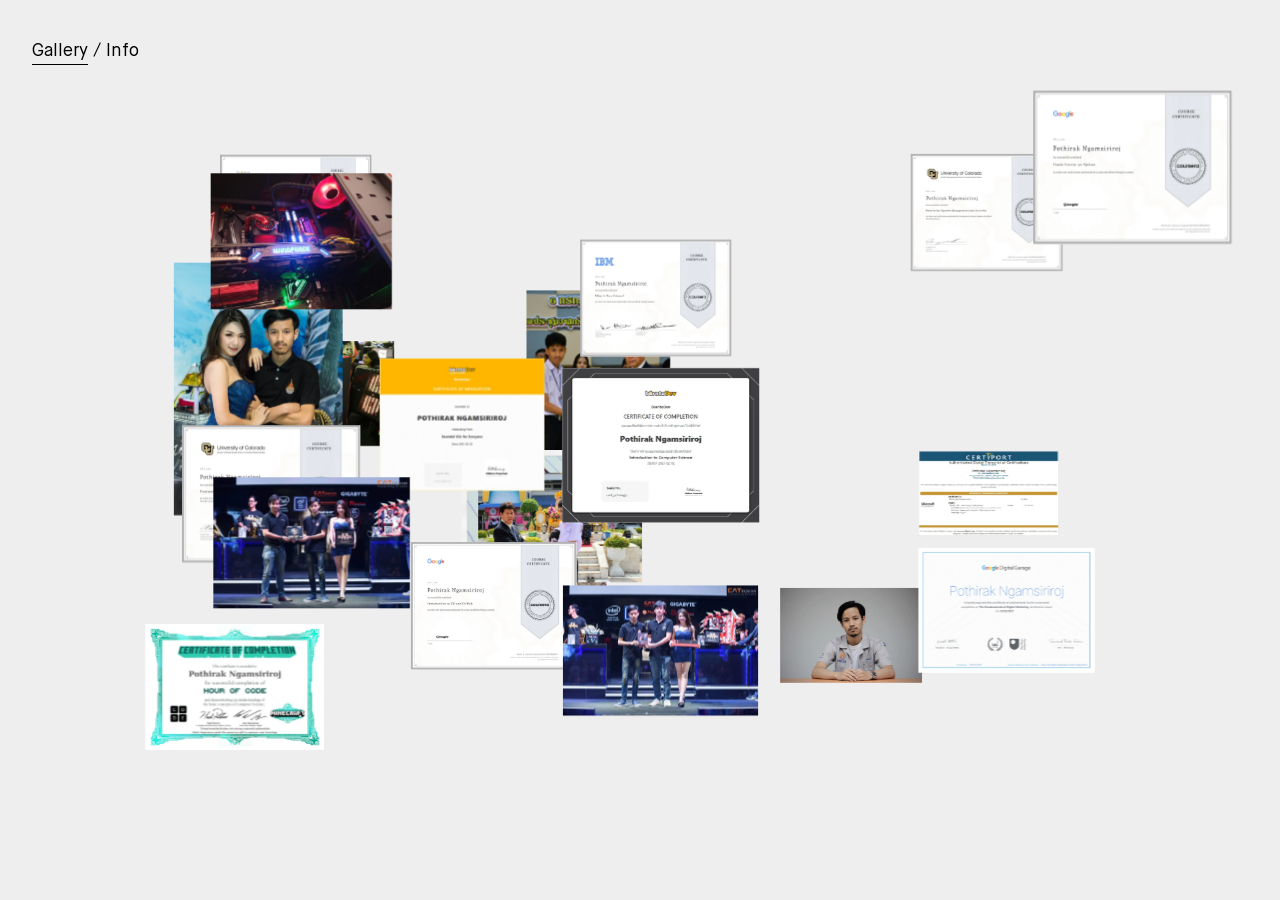
==== index.html @ ab3aca38 "Update index.html" ====
<!DOCTYPE html>
<html lang="en">
   <head>
      <meta property="og:locale" content="en_US" />
      <meta property="og:type" content="website" />
      <meta property="og:title" content="Pothirak / Folio" />
      <meta property="og:description" content="hello :)" />
      <meta property="og:url" content="https://pothirak.github.io/" />
      <meta property="og:site_name" content="Pothirak / Folio" />
      <meta property="og:image" content="https://pothirak.github.io/content/1-info/v2_og.jpg" />
      <meta property="og:image:width" content="1200" />
      <meta property="og:image:height" content="630" />
      <meta charset="UTF-8">
      <meta name="viewport" content="width=device-width, initial-scale=1">
      <title>Pothirak / Folio</title>
      <link rel="shortcut icon" href="favicons\logo.png">
      <meta name="theme-color" content="#ffffff">
      <link rel="stylesheet" href="assets\main.css">
      <link rel="stylesheet" href="assets\scrollbar.css">
      <script src="assets\jquery.min.js"></script>
      <script src="assets\scripts.js"></script>
      <script src="assets\jquery.widowFix.min.js"></script>
   </head>
   <body>
      <!--Main navigation-->
      <header>
         <span id="projectsInfoToggle">
         <span id="projectsButton"><a href="#">Gallery</a></span>
         /
         <span id="infoButton"><a href="#/info">Info</a></span>
         </span>
         <div id="backToProjects" class="invisible">
            <div id="backButton">
               <a href="#">
                  <div class="backToProjectsStatic">&larr;&nbsp;</div>
                  <div class="backToProjectsLabel">Back to&nbsp;</div>
                  <div class="backToProjectsStatic">Projects</div>
               </a>
            </div>
         </div>
      </header>
      <!--Preloader-->
      <div id="fadingContainer">
         <!--Title container-->
         <div id="titleContainer" class="invisible">
            <p class="indexTitle">
         </div>
         <!--INFO-->
         <div id="infoContainer" class="zoomIn">
            <div class="postHero" style="background-image: url(content/1-info/v2.webp)">
               <div id="infoIntroContainer">
                  <div id="infoIntro">
                     <p>Hello :)</p>
                  </div>
               </div>
            </div>
            <!--OPEN INFOCONTENT-->
            <div id="infoContent">
               <div class="postDiv">
                  <div class="postSubhead">Hello</div>
                  <div class="infoText">
                     <!--<div class="infoText large">-->
                     <p>I'm Ja Pothirak Ngamsiriroj, In my spare time, I enjoy watching movies and surfing the Internet. And I tend to spend a lot of time studying and experimenting with the automation of home IoT systems. With open source software such as Home Assistant and Node Red. This thing is easy and gives many things.</p>
                  </div>
               </div>
               <div class="postDiv">
                  <div class="postSubhead">Profile</div>
                  <div class="infoText">
                     <p>I was born in Bangkok,Thailand on October 30, 1996. At a very young age, I is interested in computers.</p>
                     <p>Currently I'm interested in <span class="txt-rotate" data-period="1000" data-rotate='[ "cat.", "network.", "IoT.", "home automation.", "indoor plants." ]'></span></p>
                  </div>
               </div>
               <div class="postDiv">
                  <div class="postSubhead">Experience</div>
                  <div class="infoText experience">
                     <p><strong>Events</strong><br>
                        The Modder 2017,<br>
                        Vmodtech’s Asia Lanparty 2016
                     </p>
                     <p><strong>Work</strong><br>
                        Supplier @ Yum Restaurants International (Thailand) Co., Ltd.
                     </p>
                     <p><strong>Intern</strong><br>
                        IT Support @ Mahajak Development Co., Ltd.
                     </p>
                     <p><strong>Position</strong><br>
                        Student Committee @ Chinorotwittayalai School
                     </p>
                  </div>
               </div>
               <div class="postDiv">
                  <div class="postSubhead">Certifications</div>
                  <div class="infoText experience">
                     <p><strong>Microsoft</strong><br> <!-- Microsoft Technology Associate -->
                        Networking Fundamentals Understanding (MTA),<br>
                        HOUR OF CODE
                     </p>
                     <p><strong>Google</strong><br>
                        Crash Course on Python,<br>
                        Introduction to Git and GitHub,<br>
                        Fundamentals of digital marketing,<br>
                        Google Cloud Platform Big Data and Machine Learning Fundamentals
                     </p>
                     <p><strong>IBM</strong><br>
                        What is Data Science?
                     </p>
                     <p><strong>University of Colorado</strong><br>
                        Fundamentals of Network Communication,<br>
                        Enterprise System Management and Security
                     </p>
                     <p><strong>Foundation we will be good people</strong><br>
                        Help to organize activities for the 6th anniversary
                     </p>
                     <p><strong>Others</strong><br>
                        Introduction to Computer Science,<br>
                        Essential SQL for Everyone
                        
                     </p>
                  </div>
               </div>
               <div class="postDiv">
                  <div class="postSubhead">Education</div>
                  <div class="infoText">
                     <p>Computer Science and Information Technology @ Rajamangala University of Technology Krungthep,<br>
                        Chinorotwittayalai School,<br>
                        Prathomthanbinkamphangsean School,<br>
                        Daroonwit School
                     </p>
                  </div>
               </div>
               <div class="postDiv">
                  <div class="postSubhead">Links</div>
                  <div class="infoText connectList">
                     <ul>
                        <li><strong>Connect</strong></li>
                        <li><a href="mailto:ja.pothirak@hotmail.com" title="Connect via E-mail" target="_blank">E-mail</a></li>
                        <li><a href="http://instagram.com/j.pothirak" target="_blank">Instagram</a></li>
                        <li><a href="https://line.me/ti/p/qcJTJsFS15" target="_blank">Line</a></li>
                     </ul>
                     <ul>
                        <li><strong>Extras</strong></li>
                        <li><a href="https://github.com/pothirak" target="_blank">Github</a></li>
                     </ul>
                  </div>
               </div>
               <div class="postDiv last">
                  <div class="postSubhead">&nbsp;</div>
                  <div class="infoText">
                     <p>
                        © 2019-<script type="text/javascript">var year = new Date();document.write(year.getFullYear());</script> All rights reserved.
                     </p>
                  </div>
               </div>
               <div class="postNextProject">
                  Thanks for visiting! :)
               </div>
            </div>
         </div>
         <!--WORK-->
         <div id="workContainer" class="zoomOut"></div>
         <!--PROJECT INDEX-->
         <div id="planeOverflow">
            <div id="planeDepth">
               <div id="planeRotate">
                  <div id="planeZ">
                     <div class="tile" data-url="projects/RMUTK" data-title="RMUTK" data-date="" data-headercolor="true" style="background-image: url(content/2-projects/images/rmutk.webp)">
                        <!--<a href="#/RMUTK" class="ajax">-->
                        <img src="content/2-projects/images/rmutk.webp" alt="RMUTK">
                        <!--</a>-->
                     </div>
                     <div class="tile" data-url="projects/cert" data-title="Microsoft Networking Fundamentals" data-date="" data-headercolor="true" style="background-image: url(content/2-projects/images/cert.webp)">
                        <img src="content/2-projects/images/cert.webp" alt="Microsoft Networking Fundamentals">
                     </div>
                     <div class="tile" data-url="projects/Google_Cloud_Platform_Big_Data_and_Machine_Learning_Fundamentals" data-title="Google Cloud Platform Big Data and Machine Learning Fundamentals" data-date="" data-headercolor="true" style="background-image: url(content/2-projects/images/Google_Cloud_Platform_Big_Data_and_Machine_Learning_Fundamentals.webp)">
                        <img src="content/2-projects/images/Google_Cloud_Platform_Big_Data_and_Machine_Learning_Fundamentals.webp" alt="Google Cloud Platform Big Data and Machine Learning Fundamentals">
                     </div>
                     <div class="tile" data-url="projects/Introduction_to_Git_and_GitHub" data-title="Introduction to Git and GitHub" data-date="" data-headercolor="true" style="background-image: url(content/2-projects/images/Introduction_to_Git_and_GitHub.webp)">
                        <img src="content/2-projects/images/Introduction_to_Git_and_GitHub.webp" alt="Introduction to Git and GitHub">
                     </div>
                     <div class="tile" data-url="projects/Crash_Course_on_Python" data-title="Crash Course on Python" data-date="" data-headercolor="true" style="background-image: url(content/2-projects/images/Crash_Course_on_Python.webp)">
                        <img src="content/2-projects/images/Crash_Course_on_Python.webp" alt="Crash Course on Python">
                     </div>
                     <div class="tile" data-url="projects/Fundamentals_of_digital_marketing" data-title="Fundamentals of digital marketing" data-date="" data-headercolor="true" style="background-image: url(content/2-projects/images/Fundamentals_of_digital_marketing.webp)">
                        <img src="content/2-projects/images/Fundamentals_of_digital_marketing.webp" alt="Fundamentals of digital marketing">
                     </div>
                     <div class="tile" data-url="projects/What_is_Data_Science" data-title="What is Data Science?" data-date="" data-headercolor="true" style="background-image: url(content/2-projects/images/What_is_Data_Science.webp)">
                        <img src="content/2-projects/images/What_is_Data_Science.webp" alt="What is Data Science?">
                     </div>
                     <div class="tile" data-url="projects/Enterprise_System_Management_and_Security" data-title="Enterprise System Management and Security" data-date="" data-headercolor="true" style="background-image: url(content/2-projects/images/Enterprise System Management and Security.webp)">
                        <img src="content/2-projects/images/Enterprise System Management and Security.webp" alt="Enterprise System Management and Security">
                     </div>
                     <div class="tile" data-url="projects/Fundamentals_of_Network_Communication" data-title="Fundamentals of Network Communication" data-date="" data-headercolor="true" style="background-image: url(content/2-projects/images/Fundamentals of Network Communication.webp)">
                        <img src="content/2-projects/images/Fundamentals of Network Communication.webp" alt="Fundamentals of Network Communication">
                     </div>
                     <div class="tile" data-url="projects/EssentialSQLforEveryone" data-title="Essential SQL for Everyone" data-date="" data-headercolor="true" style="background-image: url(content/2-projects/images/EssentialSQLforEveryone.webp)">
                        <img src="content/2-projects/images/EssentialSQLforEveryone.webp" alt="Essential SQL for Everyone">
                     </div>
                     <div class="tile" data-url="projects/IntroductiontoComputerScience" data-title="Introduction to Computer Science" data-date="" data-headercolor="true" style="background-image: url(content/2-projects/images/IntroductiontoComputerScience.webp)">
                        <img src="content/2-projects/images/IntroductiontoComputerScience.webp" alt="Introduction to Computer Science">
                     </div>
                     <div class="tile" data-url="projects/hourofcode" data-title="HOUR OF CODE" data-date="" data-headercolor="true" style="background-image: url(content/2-projects/images/hourofcode.webp)">
                        <img src="content/2-projects/images/hourofcode.webp" alt="HOUR OF CODE">
                     </div>
                     <div class="tile" data-url="projects/The_Modder" data-title="The Modder" data-date="" data-headercolor="false" style="background-image: url(content/2-projects/images/the_modder1.webp)">
                        <img src="content/2-projects/images/the_modder1.webp" alt="The Modder">
                     </div>
                     <div class="tile" data-url="projects/The_Modder" data-title="The Modder" data-date="" data-headercolor="true" style="background-image: url(content/2-projects/images/the_modder2.webp)">
                        <img src="content/2-projects/images/the_modder2.webp" alt="The Modder">
                     </div>
                     <div class="tile" data-url="projects/The_Modder" data-title="The Modder" data-date="" data-headercolor="true" style="background-image: url(content/2-projects/images/the_modder.webp)">
                        <img src="content/2-projects/images/the_modder.webp" alt="The Modder">
                     </div>
                     <div class="tile" data-url="projects/VMOD" data-title="Vmodtech’s Asia Lanparty 2016" data-date="" data-headercolor="true" style="background-image: url(content/2-projects/images/vmod.webp)">
                        <img src="content/2-projects/images/vmod.webp" alt="Vmodtech’s Asia Lanparty 2016">
                     </div>
                     <div class="tile" data-url="projects/VMOD" data-title="Vmodtech’s Asia Lanparty 2016" data-date="" data-headercolor="false" style="background-image: url(content/2-projects/images/vmod1.webp)">
                        <img src="content/2-projects/images/vmod1.webp" alt="Vmodtech’s Asia Lanparty 2016">
                     </div>
                     <div class="tile" data-url="projects/student_committee" data-title="Student Committee" data-date="" data-headercolor="true" style="background-image: url(content/2-projects/images/student_committee.webp)">
                        <img src="content/2-projects/images/student_committee.webp" alt="Student Committee">
                     </div>
                     <div class="tile" data-url="projects/Brooch_design_by_me" data-title="Brooch design by me" data-date="" data-headercolor="true" style="background-image: url(content/2-projects/images/student_committee1.webp)">
                        <img src="content/2-projects/images/student_committee1.webp" alt="Brooch design by me">
                     </div>
                     <div class="tile" data-url="projects/we_will_be_good_people" data-title="We will be good people" data-date="" data-headercolor="true" style="background-image: url(content/2-projects/images/we_will_be_good_people.webp)">
                        <img src="content/2-projects/images/we_will_be_good_people.webp" alt="We will be good people">
                     </div>
                  </div>
               </div>
            </div>
         </div>
         <!--close fadingContainer-->
      </div>
      <footer></footer>
      <div id="a0a0a0"></div>
      <script src="assets\typing.js"></script>
   </body>
</html>
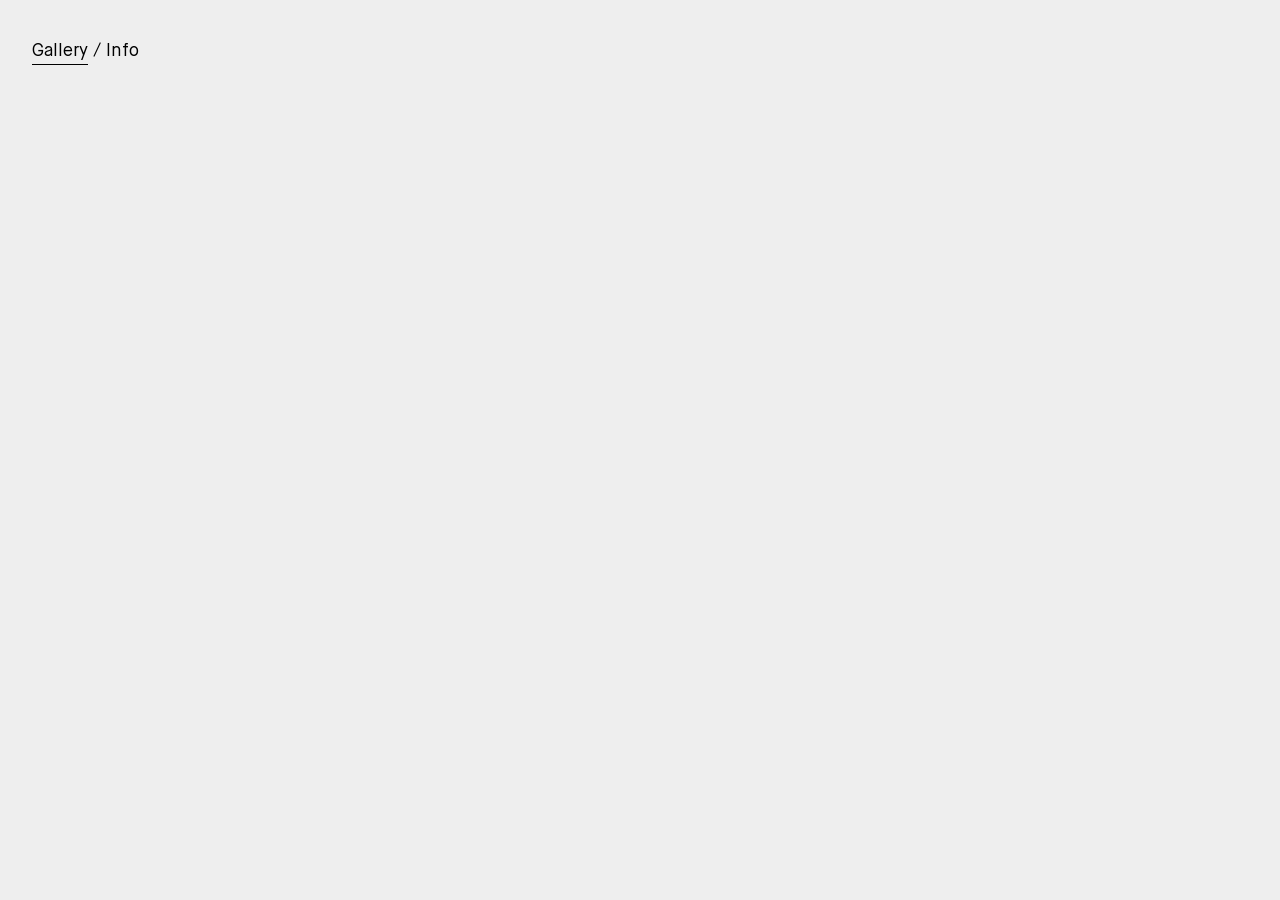
==== commit 7ecaf1ac: "Update index.html" ====
--- a/index.html
+++ b/index.html
@@ -122,9 +122,7 @@
                   <div class="postSubhead">Education</div>
                   <div class="infoText">
                      <p>Computer Science and Information Technology @ Rajamangala University of Technology Krungthep,<br>
-                        Chinorotwittayalai School,<br>
-                        Prathomthanbinkamphangsean School,<br>
-                        Daroonwit School
+                        Chinorotwittayalai School
                      </p>
                   </div>
                </div>
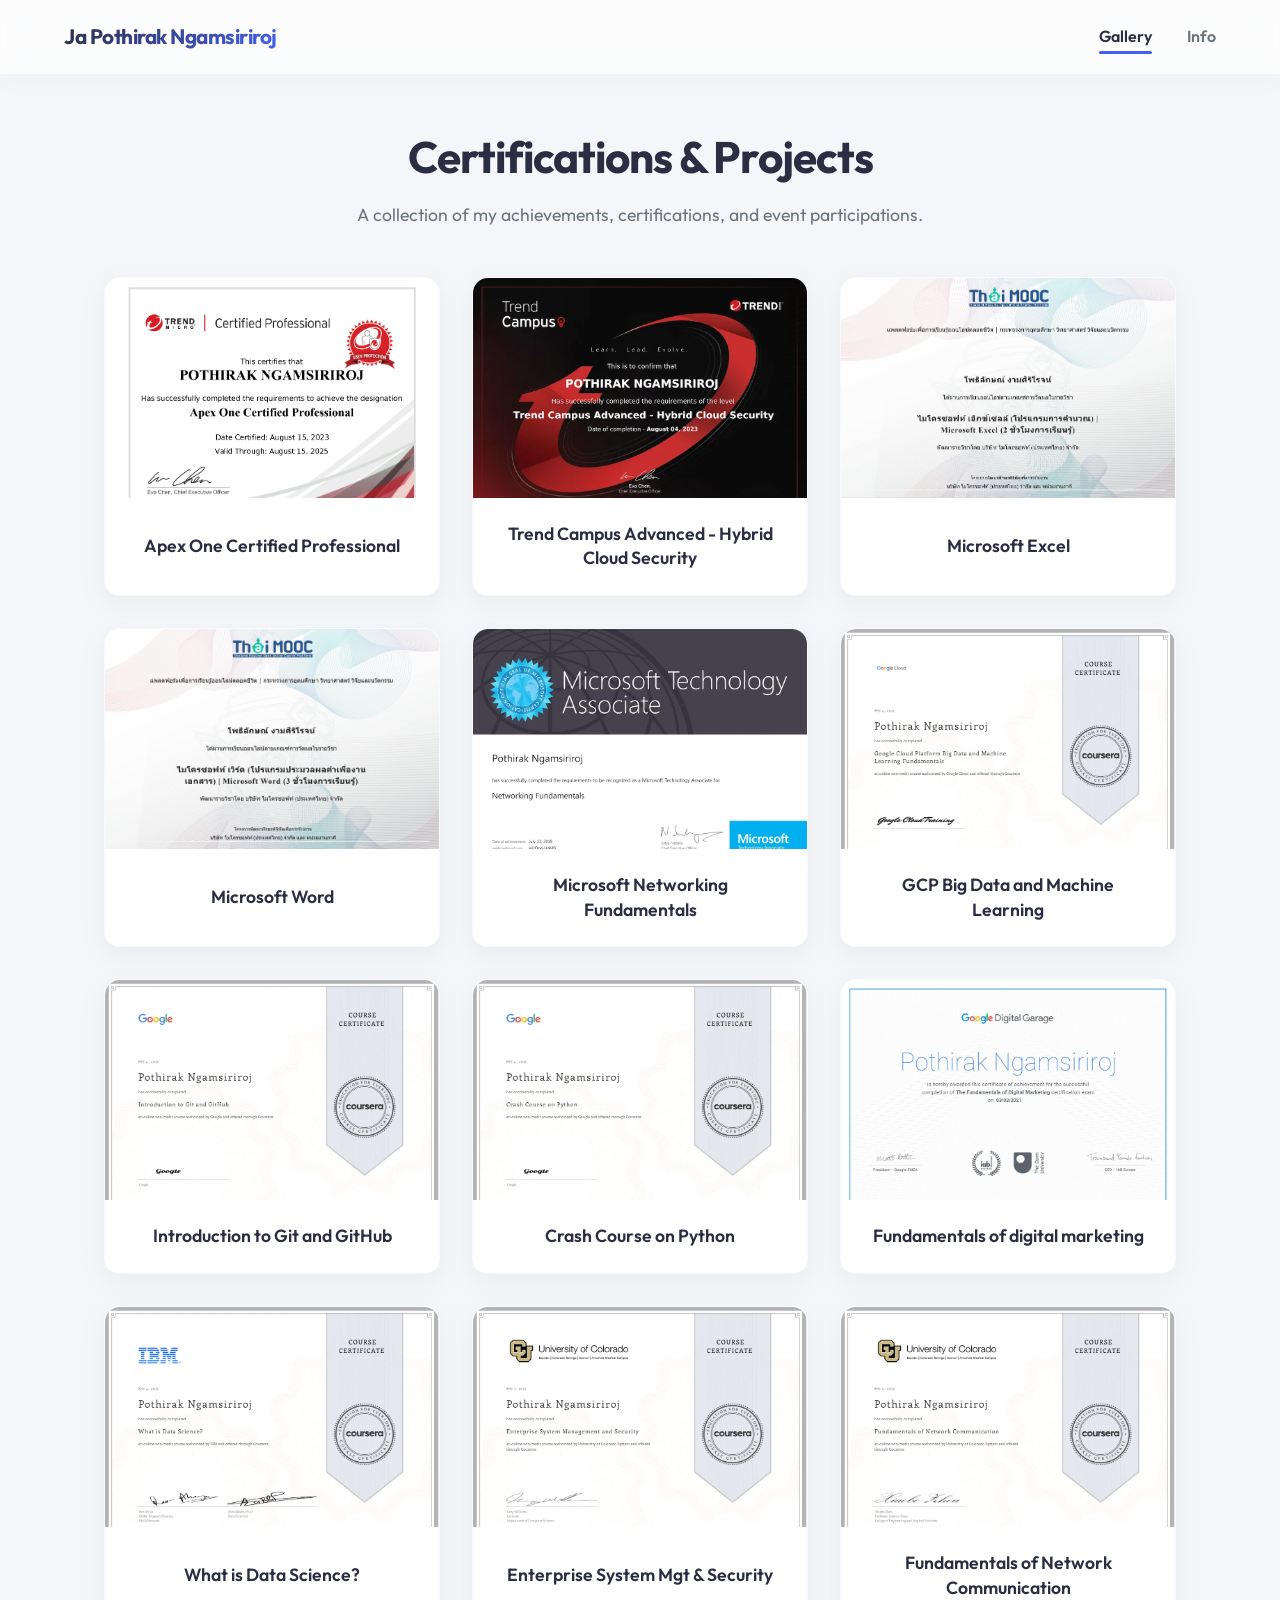
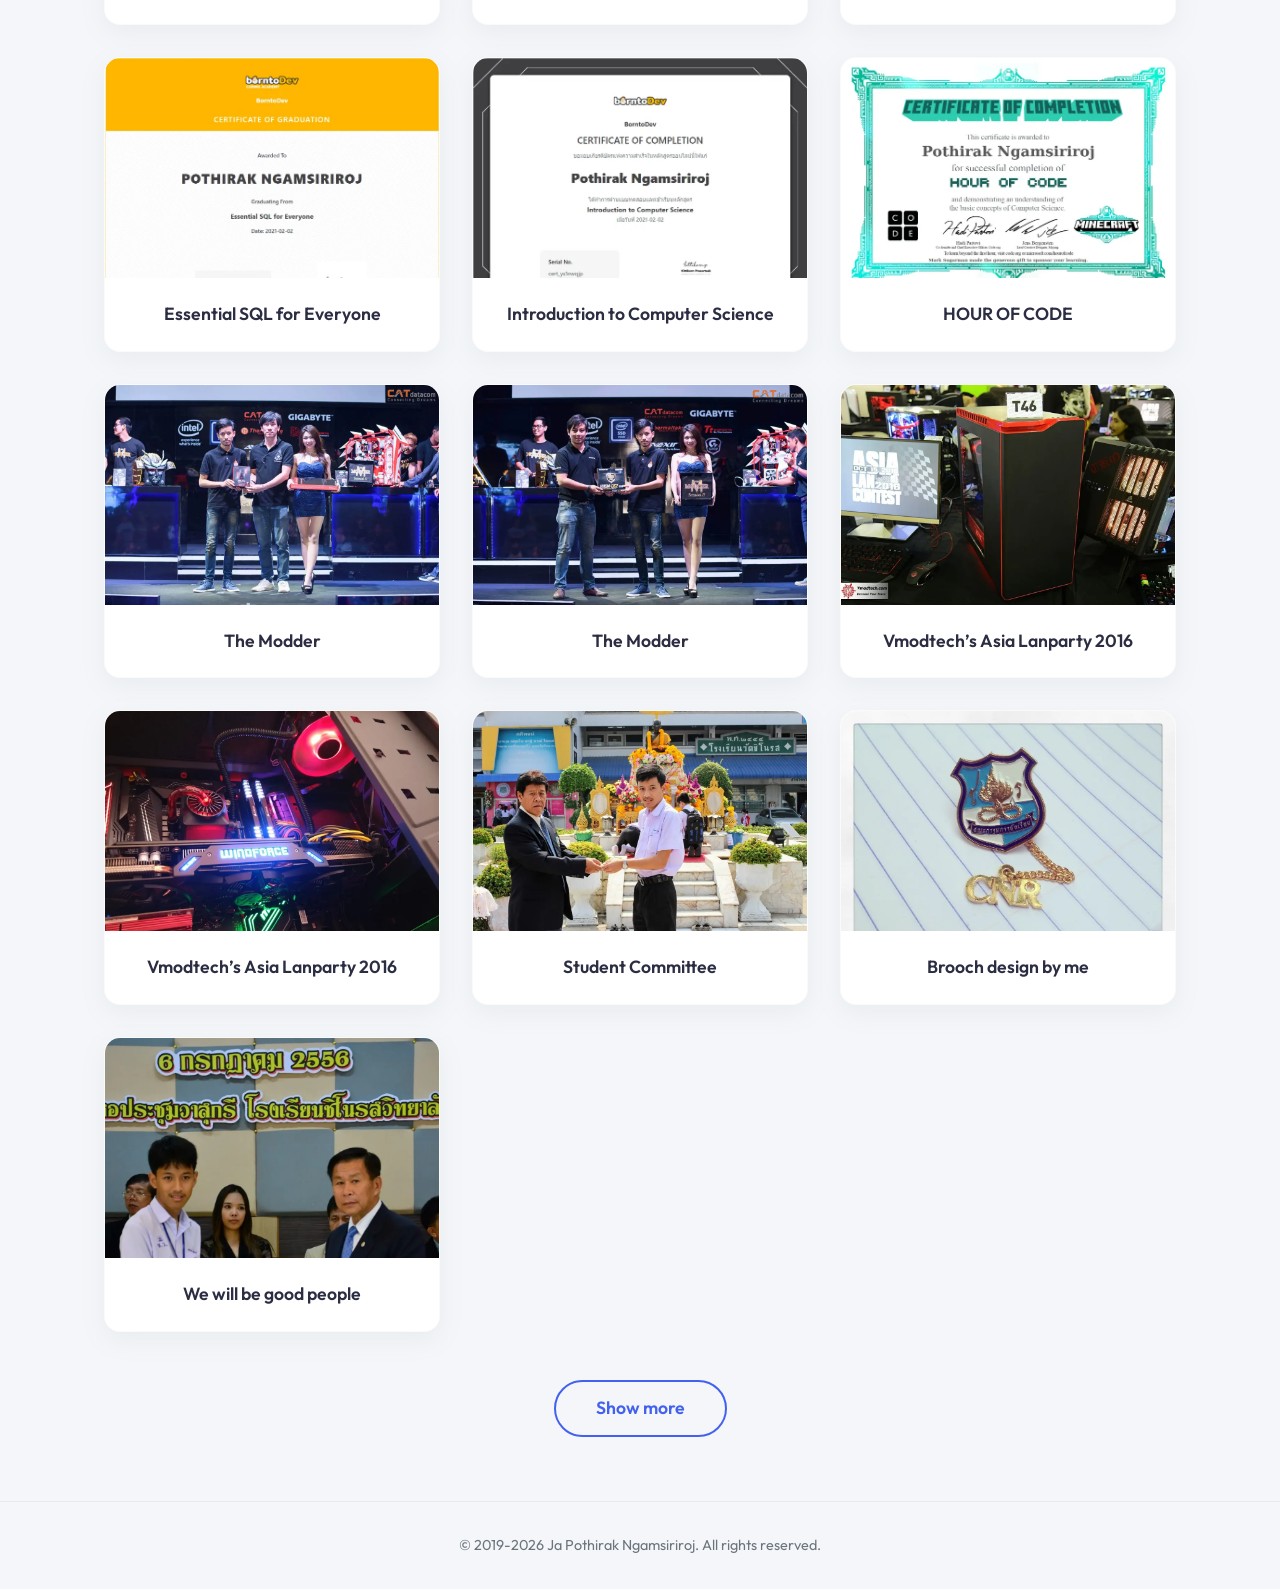
==== commit 90f8b6e0: "update 260515" ====
--- a/index.html
+++ b/index.html
@@ -1,236 +1,253 @@
 <!DOCTYPE html>
 <html lang="en">
-   <head>
-      <meta property="og:locale" content="en_US" />
-      <meta property="og:type" content="website" />
-      <meta property="og:title" content="Pothirak / Folio" />
-      <meta property="og:description" content="hello :)" />
-      <meta property="og:url" content="https://pothirak.github.io/" />
-      <meta property="og:site_name" content="Pothirak / Folio" />
-      <meta property="og:image" content="https://pothirak.github.io/content/1-info/v2_og.jpg" />
-      <meta property="og:image:width" content="1200" />
-      <meta property="og:image:height" content="630" />
-      <meta charset="UTF-8">
-      <meta name="viewport" content="width=device-width, initial-scale=1">
-      <title>Pothirak / Folio</title>
-      <link rel="shortcut icon" href="favicons\logo.png">
-      <meta name="theme-color" content="#ffffff">
-      <link rel="stylesheet" href="assets\main.css">
-      <link rel="stylesheet" href="assets\scrollbar.css">
-      <script src="assets\jquery.min.js"></script>
-      <script src="assets\scripts.js"></script>
-      <script src="assets\jquery.widowFix.min.js"></script>
-   </head>
-   <body>
-      <!--Main navigation-->
-      <header>
-         <span id="projectsInfoToggle">
-         <span id="projectsButton"><a href="#">Gallery</a></span>
-         /
-         <span id="infoButton"><a href="#/info">Info</a></span>
-         </span>
-         <div id="backToProjects" class="invisible">
-            <div id="backButton">
-               <a href="#">
-                  <div class="backToProjectsStatic">&larr;&nbsp;</div>
-                  <div class="backToProjectsLabel">Back to&nbsp;</div>
-                  <div class="backToProjectsStatic">Projects</div>
-               </a>
-            </div>
-         </div>
-      </header>
-      <!--Preloader-->
-      <div id="fadingContainer">
-         <!--Title container-->
-         <div id="titleContainer" class="invisible">
-            <p class="indexTitle">
-         </div>
-         <!--INFO-->
-         <div id="infoContainer" class="zoomIn">
-            <div class="postHero" style="background-image: url(content/1-info/v2.webp)">
-               <div id="infoIntroContainer">
-                  <div id="infoIntro">
-                     <p>Hello :)</p>
-                  </div>
-               </div>
-            </div>
-            <!--OPEN INFOCONTENT-->
-            <div id="infoContent">
-               <div class="postDiv">
-                  <div class="postSubhead">Hello</div>
-                  <div class="infoText">
-                     <!--<div class="infoText large">-->
-                     <p>I'm Ja Pothirak Ngamsiriroj, In my spare time, I enjoy watching movies and surfing the Internet. And I tend to spend a lot of time studying and experimenting with the automation of home IoT systems. With open source software such as Home Assistant and Node Red. This thing is easy and gives many things.</p>
-                  </div>
-               </div>
-               <div class="postDiv">
-                  <div class="postSubhead">Profile</div>
-                  <div class="infoText">
-                     <p>I was born in Bangkok,Thailand on October 30, 1996. At a very young age, I is interested in computers.</p>
-                     <p>Currently I'm interested in <span class="txt-rotate" data-period="1000" data-rotate='[ "cat.", "network.", "IoT.", "home automation.", "indoor plants." ]'></span></p>
-                  </div>
-               </div>
-               <div class="postDiv">
-                  <div class="postSubhead">Experience</div>
-                  <div class="infoText experience">
-                     <p><strong>Events</strong><br>
-                        The Modder 2017,<br>
-                        Vmodtech’s Asia Lanparty 2016
-                     </p>
-                     <p><strong>Work</strong><br>
-                        Supplier @ Yum Restaurants International (Thailand) Co., Ltd.
-                     </p>
-                     <p><strong>Intern</strong><br>
-                        IT Support @ Mahajak Development Co., Ltd.
-                     </p>
-                     <p><strong>Position</strong><br>
-                        Student Committee @ Chinorotwittayalai School
-                     </p>
-                  </div>
-               </div>
-               <div class="postDiv">
-                  <div class="postSubhead">Certifications</div>
-                  <div class="infoText experience">
-                     <p><strong>Microsoft</strong><br> <!-- Microsoft Technology Associate -->
-                        Networking Fundamentals Understanding (MTA),<br>
-                        HOUR OF CODE
-                     </p>
-                     <p><strong>Google</strong><br>
-                        Crash Course on Python,<br>
-                        Introduction to Git and GitHub,<br>
-                        Fundamentals of digital marketing,<br>
-                        Google Cloud Platform Big Data and Machine Learning Fundamentals
-                     </p>
-                     <p><strong>IBM</strong><br>
-                        What is Data Science?
-                     </p>
-                     <p><strong>University of Colorado</strong><br>
-                        Fundamentals of Network Communication,<br>
-                        Enterprise System Management and Security
-                     </p>
-                     <p><strong>Foundation we will be good people</strong><br>
-                        Help to organize activities for the 6th anniversary
-                     </p>
-                     <p><strong>Others</strong><br>
-                        Introduction to Computer Science,<br>
-                        Essential SQL for Everyone
-                        
-                     </p>
-                  </div>
-               </div>
-               <div class="postDiv">
-                  <div class="postSubhead">Education</div>
-                  <div class="infoText">
-                     <p>Computer Science and Information Technology @ Rajamangala University of Technology Krungthep,<br>
-                        Chinorotwittayalai School
-                     </p>
-                  </div>
-               </div>
-               <div class="postDiv">
-                  <div class="postSubhead">Links</div>
-                  <div class="infoText connectList">
-                     <ul>
-                        <li><strong>Connect</strong></li>
-                        <li><a href="mailto:ja.pothirak@hotmail.com" title="Connect via E-mail" target="_blank">E-mail</a></li>
-                        <li><a href="http://instagram.com/j.pothirak" target="_blank">Instagram</a></li>
-                        <li><a href="https://line.me/ti/p/qcJTJsFS15" target="_blank">Line</a></li>
-                     </ul>
-                     <ul>
-                        <li><strong>Extras</strong></li>
-                        <li><a href="https://github.com/pothirak" target="_blank">Github</a></li>
-                     </ul>
-                  </div>
-               </div>
-               <div class="postDiv last">
-                  <div class="postSubhead">&nbsp;</div>
-                  <div class="infoText">
-                     <p>
-                        © 2019-<script type="text/javascript">var year = new Date();document.write(year.getFullYear());</script> All rights reserved.
-                     </p>
-                  </div>
-               </div>
-               <div class="postNextProject">
-                  Thanks for visiting! :)
-               </div>
-            </div>
-         </div>
-         <!--WORK-->
-         <div id="workContainer" class="zoomOut"></div>
-         <!--PROJECT INDEX-->
-         <div id="planeOverflow">
-            <div id="planeDepth">
-               <div id="planeRotate">
-                  <div id="planeZ">
-                     <div class="tile" data-url="projects/RMUTK" data-title="RMUTK" data-date="" data-headercolor="true" style="background-image: url(content/2-projects/images/rmutk.webp)">
-                        <!--<a href="#/RMUTK" class="ajax">-->
-                        <img src="content/2-projects/images/rmutk.webp" alt="RMUTK">
-                        <!--</a>-->
-                     </div>
-                     <div class="tile" data-url="projects/cert" data-title="Microsoft Networking Fundamentals" data-date="" data-headercolor="true" style="background-image: url(content/2-projects/images/cert.webp)">
-                        <img src="content/2-projects/images/cert.webp" alt="Microsoft Networking Fundamentals">
-                     </div>
-                     <div class="tile" data-url="projects/Google_Cloud_Platform_Big_Data_and_Machine_Learning_Fundamentals" data-title="Google Cloud Platform Big Data and Machine Learning Fundamentals" data-date="" data-headercolor="true" style="background-image: url(content/2-projects/images/Google_Cloud_Platform_Big_Data_and_Machine_Learning_Fundamentals.webp)">
-                        <img src="content/2-projects/images/Google_Cloud_Platform_Big_Data_and_Machine_Learning_Fundamentals.webp" alt="Google Cloud Platform Big Data and Machine Learning Fundamentals">
-                     </div>
-                     <div class="tile" data-url="projects/Introduction_to_Git_and_GitHub" data-title="Introduction to Git and GitHub" data-date="" data-headercolor="true" style="background-image: url(content/2-projects/images/Introduction_to_Git_and_GitHub.webp)">
-                        <img src="content/2-projects/images/Introduction_to_Git_and_GitHub.webp" alt="Introduction to Git and GitHub">
-                     </div>
-                     <div class="tile" data-url="projects/Crash_Course_on_Python" data-title="Crash Course on Python" data-date="" data-headercolor="true" style="background-image: url(content/2-projects/images/Crash_Course_on_Python.webp)">
-                        <img src="content/2-projects/images/Crash_Course_on_Python.webp" alt="Crash Course on Python">
-                     </div>
-                     <div class="tile" data-url="projects/Fundamentals_of_digital_marketing" data-title="Fundamentals of digital marketing" data-date="" data-headercolor="true" style="background-image: url(content/2-projects/images/Fundamentals_of_digital_marketing.webp)">
-                        <img src="content/2-projects/images/Fundamentals_of_digital_marketing.webp" alt="Fundamentals of digital marketing">
-                     </div>
-                     <div class="tile" data-url="projects/What_is_Data_Science" data-title="What is Data Science?" data-date="" data-headercolor="true" style="background-image: url(content/2-projects/images/What_is_Data_Science.webp)">
-                        <img src="content/2-projects/images/What_is_Data_Science.webp" alt="What is Data Science?">
-                     </div>
-                     <div class="tile" data-url="projects/Enterprise_System_Management_and_Security" data-title="Enterprise System Management and Security" data-date="" data-headercolor="true" style="background-image: url(content/2-projects/images/Enterprise System Management and Security.webp)">
-                        <img src="content/2-projects/images/Enterprise System Management and Security.webp" alt="Enterprise System Management and Security">
-                     </div>
-                     <div class="tile" data-url="projects/Fundamentals_of_Network_Communication" data-title="Fundamentals of Network Communication" data-date="" data-headercolor="true" style="background-image: url(content/2-projects/images/Fundamentals of Network Communication.webp)">
-                        <img src="content/2-projects/images/Fundamentals of Network Communication.webp" alt="Fundamentals of Network Communication">
-                     </div>
-                     <div class="tile" data-url="projects/EssentialSQLforEveryone" data-title="Essential SQL for Everyone" data-date="" data-headercolor="true" style="background-image: url(content/2-projects/images/EssentialSQLforEveryone.webp)">
-                        <img src="content/2-projects/images/EssentialSQLforEveryone.webp" alt="Essential SQL for Everyone">
-                     </div>
-                     <div class="tile" data-url="projects/IntroductiontoComputerScience" data-title="Introduction to Computer Science" data-date="" data-headercolor="true" style="background-image: url(content/2-projects/images/IntroductiontoComputerScience.webp)">
-                        <img src="content/2-projects/images/IntroductiontoComputerScience.webp" alt="Introduction to Computer Science">
-                     </div>
-                     <div class="tile" data-url="projects/hourofcode" data-title="HOUR OF CODE" data-date="" data-headercolor="true" style="background-image: url(content/2-projects/images/hourofcode.webp)">
-                        <img src="content/2-projects/images/hourofcode.webp" alt="HOUR OF CODE">
-                     </div>
-                     <div class="tile" data-url="projects/The_Modder" data-title="The Modder" data-date="" data-headercolor="false" style="background-image: url(content/2-projects/images/the_modder1.webp)">
-                        <img src="content/2-projects/images/the_modder1.webp" alt="The Modder">
-                     </div>
-                     <div class="tile" data-url="projects/The_Modder" data-title="The Modder" data-date="" data-headercolor="true" style="background-image: url(content/2-projects/images/the_modder2.webp)">
-                        <img src="content/2-projects/images/the_modder2.webp" alt="The Modder">
-                     </div>
-                     <div class="tile" data-url="projects/The_Modder" data-title="The Modder" data-date="" data-headercolor="true" style="background-image: url(content/2-projects/images/the_modder.webp)">
-                        <img src="content/2-projects/images/the_modder.webp" alt="The Modder">
-                     </div>
-                     <div class="tile" data-url="projects/VMOD" data-title="Vmodtech’s Asia Lanparty 2016" data-date="" data-headercolor="true" style="background-image: url(content/2-projects/images/vmod.webp)">
-                        <img src="content/2-projects/images/vmod.webp" alt="Vmodtech’s Asia Lanparty 2016">
-                     </div>
-                     <div class="tile" data-url="projects/VMOD" data-title="Vmodtech’s Asia Lanparty 2016" data-date="" data-headercolor="false" style="background-image: url(content/2-projects/images/vmod1.webp)">
-                        <img src="content/2-projects/images/vmod1.webp" alt="Vmodtech’s Asia Lanparty 2016">
-                     </div>
-                     <div class="tile" data-url="projects/student_committee" data-title="Student Committee" data-date="" data-headercolor="true" style="background-image: url(content/2-projects/images/student_committee.webp)">
-                        <img src="content/2-projects/images/student_committee.webp" alt="Student Committee">
-                     </div>
-                     <div class="tile" data-url="projects/Brooch_design_by_me" data-title="Brooch design by me" data-date="" data-headercolor="true" style="background-image: url(content/2-projects/images/student_committee1.webp)">
-                        <img src="content/2-projects/images/student_committee1.webp" alt="Brooch design by me">
-                     </div>
-                     <div class="tile" data-url="projects/we_will_be_good_people" data-title="We will be good people" data-date="" data-headercolor="true" style="background-image: url(content/2-projects/images/we_will_be_good_people.webp)">
-                        <img src="content/2-projects/images/we_will_be_good_people.webp" alt="We will be good people">
-                     </div>
-                  </div>
-               </div>
-            </div>
-         </div>
-         <!--close fadingContainer-->
-      </div>
-      <footer></footer>
-      <div id="a0a0a0"></div>
-      <script src="assets\typing.js"></script>
-   </body>
+<head>
+    <meta charset="UTF-8">
+    <meta name="viewport" content="width=device-width, initial-scale=1.0">
+    <title>Pothirak / Folio</title>
+    
+    <!-- Open Graph Meta Tags -->
+    <meta property="og:locale" content="en_US" />
+    <meta property="og:type" content="website" />
+    <meta property="og:title" content="Pothirak / Folio" />
+    <meta property="og:description" content="Hello :)" />
+    <meta property="og:url" content="https://pothirak.github.io/" />
+    <meta property="og:site_name" content="Pothirak / Folio" />
+    <meta property="og:image" content="https://pothirak.github.io/content/1-info/v2_og.jpg" />
+    <meta property="og:image:width" content="1200" />
+    <meta property="og:image:height" content="630" />
+    
+    <link rel="shortcut icon" href="favicons/logo.png">
+    <meta name="theme-color" content="#ffffff">
+    
+    <!-- Google Fonts -->
+    <link rel="preconnect" href="https://fonts.googleapis.com">
+    <link rel="preconnect" href="https://fonts.gstatic.com" crossorigin>
+    <link href="https://fonts.googleapis.com/css2?family=Outfit:wght@300;400;500;600;700&display=swap" rel="stylesheet">
+    
+    <!-- Stylesheets -->
+    <link rel="stylesheet" href="assets/main.css">
+</head>
+<body>
+    <header class="header">
+        <div class="logo">Ja Pothirak Ngamsiriroj</div>
+        <nav class="nav">
+            <a href="#gallery" class="active" id="nav-gallery">Gallery</a>
+            <a href="#info" id="nav-info">Info</a>
+        </nav>
+    </header>
+
+    <main class="container">
+        <!-- Gallery Section -->
+        <section id="gallery" class="section active-section">
+            <div class="section-header">
+                <h1 class="section-title">Certifications & Projects</h1>
+                <p class="section-subtitle">A collection of my achievements, certifications, and event participations.</p>
+            </div>
+            
+            <div class="grid">
+                <!-- Certificates & Projects -->
+                <a href="content/2-projects/images/Certified Professional Certificate - Apex One.webp" target="_blank" class="card">
+                    <img src="content/2-projects/images/Certified Professional Certificate - Apex One.webp" alt="Apex One Certified Professional" class="card-img" loading="lazy">
+                    <div class="card-content"><h3 class="card-title">Apex One Certified Professional</h3></div>
+                </a>
+                
+                <a href="content/2-projects/images/Trendmicro-1.webp" target="_blank" class="card">
+                    <img src="content/2-projects/images/Trendmicro-1.webp" alt="Trend Campus Advanced - Hybrid Cloud Security" class="card-img" loading="lazy">
+                    <div class="card-content"><h3 class="card-title">Trend Campus Advanced - Hybrid Cloud Security</h3></div>
+                </a>
+                
+                <a href="content/2-projects/images/MICROSOFT_MICROSOFT003.jpg" target="_blank" class="card">
+                    <img src="content/2-projects/images/MICROSOFT_MICROSOFT003.jpg" alt="Microsoft Excel" class="card-img" loading="lazy">
+                    <div class="card-content"><h3 class="card-title">Microsoft Excel</h3></div>
+                </a>
+                
+                <a href="content/2-projects/images/MICROSOFT_MICROSOFT002.jpg" target="_blank" class="card">
+                    <img src="content/2-projects/images/MICROSOFT_MICROSOFT002.jpg" alt="Microsoft Word" class="card-img" loading="lazy">
+                    <div class="card-content"><h3 class="card-title">Microsoft Word</h3></div>
+                </a>
+                
+                <a href="content/2-projects/images/cert.webp" target="_blank" class="card">
+                    <img src="content/2-projects/images/cert.webp" alt="Microsoft Networking Fundamentals" class="card-img" loading="lazy">
+                    <div class="card-content"><h3 class="card-title">Microsoft Networking Fundamentals</h3></div>
+                </a>
+                
+                <a href="content/2-projects/images/Google_Cloud_Platform_Big_Data_and_Machine_Learning_Fundamentals.webp" target="_blank" class="card">
+                    <img src="content/2-projects/images/Google_Cloud_Platform_Big_Data_and_Machine_Learning_Fundamentals.webp" alt="GCP Big Data and Machine Learning" class="card-img" loading="lazy">
+                    <div class="card-content"><h3 class="card-title">GCP Big Data and Machine Learning</h3></div>
+                </a>
+                
+                <a href="content/2-projects/images/Introduction_to_Git_and_GitHub.webp" target="_blank" class="card">
+                    <img src="content/2-projects/images/Introduction_to_Git_and_GitHub.webp" alt="Introduction to Git and GitHub" class="card-img" loading="lazy">
+                    <div class="card-content"><h3 class="card-title">Introduction to Git and GitHub</h3></div>
+                </a>
+                
+                <a href="content/2-projects/images/Crash_Course_on_Python.webp" target="_blank" class="card">
+                    <img src="content/2-projects/images/Crash_Course_on_Python.webp" alt="Crash Course on Python" class="card-img" loading="lazy">
+                    <div class="card-content"><h3 class="card-title">Crash Course on Python</h3></div>
+                </a>
+                
+                <a href="content/2-projects/images/Fundamentals_of_digital_marketing.webp" target="_blank" class="card">
+                    <img src="content/2-projects/images/Fundamentals_of_digital_marketing.webp" alt="Fundamentals of digital marketing" class="card-img" loading="lazy">
+                    <div class="card-content"><h3 class="card-title">Fundamentals of digital marketing</h3></div>
+                </a>
+                
+                <a href="content/2-projects/images/What_is_Data_Science.webp" target="_blank" class="card">
+                    <img src="content/2-projects/images/What_is_Data_Science.webp" alt="What is Data Science?" class="card-img" loading="lazy">
+                    <div class="card-content"><h3 class="card-title">What is Data Science?</h3></div>
+                </a>
+                
+                <a href="content/2-projects/images/Enterprise System Management and Security.webp" target="_blank" class="card">
+                    <img src="content/2-projects/images/Enterprise System Management and Security.webp" alt="Enterprise System Management and Security" class="card-img" loading="lazy">
+                    <div class="card-content"><h3 class="card-title">Enterprise System Mgt & Security</h3></div>
+                </a>
+                
+                <a href="content/2-projects/images/Fundamentals of Network Communication.webp" target="_blank" class="card">
+                    <img src="content/2-projects/images/Fundamentals of Network Communication.webp" alt="Fundamentals of Network Communication" class="card-img" loading="lazy">
+                    <div class="card-content"><h3 class="card-title">Fundamentals of Network Communication</h3></div>
+                </a>
+
+                <a href="content/2-projects/images/EssentialSQLforEveryone.webp" target="_blank" class="card">
+                    <img src="content/2-projects/images/EssentialSQLforEveryone.webp" alt="Essential SQL for Everyone" class="card-img" loading="lazy">
+                    <div class="card-content"><h3 class="card-title">Essential SQL for Everyone</h3></div>
+                </a>
+
+                <a href="content/2-projects/images/IntroductiontoComputerScience.webp" target="_blank" class="card">
+                    <img src="content/2-projects/images/IntroductiontoComputerScience.webp" alt="Introduction to Computer Science" class="card-img" loading="lazy">
+                    <div class="card-content"><h3 class="card-title">Introduction to Computer Science</h3></div>
+                </a>
+                
+                <a href="content/2-projects/images/hourofcode.webp" target="_blank" class="card">
+                    <img src="content/2-projects/images/hourofcode.webp" alt="HOUR OF CODE" class="card-img" loading="lazy">
+                    <div class="card-content"><h3 class="card-title">HOUR OF CODE</h3></div>
+                </a>
+
+                <a href="content/2-projects/images/the_modder1.webp" target="_blank" class="card">
+                    <img src="content/2-projects/images/the_modder1.webp" alt="The Modder" class="card-img" loading="lazy">
+                    <div class="card-content"><h3 class="card-title">The Modder</h3></div>
+                </a>
+
+                <a href="content/2-projects/images/the_modder2.webp" target="_blank" class="card">
+                    <img src="content/2-projects/images/the_modder2.webp" alt="The Modder" class="card-img" loading="lazy">
+                    <div class="card-content"><h3 class="card-title">The Modder</h3></div>
+                </a>
+
+                <a href="content/2-projects/images/vmod.webp" target="_blank" class="card">
+                    <img src="content/2-projects/images/vmod.webp" alt="Vmodtech’s Asia Lanparty 2016" class="card-img" loading="lazy">
+                    <div class="card-content"><h3 class="card-title">Vmodtech’s Asia Lanparty 2016</h3></div>
+                </a>
+
+                <a href="content/2-projects/images/vmod1.webp" target="_blank" class="card">
+                    <img src="content/2-projects/images/vmod1.webp" alt="Vmodtech’s Asia Lanparty 2016" class="card-img" loading="lazy">
+                    <div class="card-content"><h3 class="card-title">Vmodtech’s Asia Lanparty 2016</h3></div>
+                </a>
+
+                <a href="content/2-projects/images/student_committee.webp" target="_blank" class="card">
+                    <img src="content/2-projects/images/student_committee.webp" alt="Student Committee" class="card-img" loading="lazy">
+                    <div class="card-content"><h3 class="card-title">Student Committee</h3></div>
+                </a>
+
+                <a href="content/2-projects/images/student_committee1.webp" target="_blank" class="card">
+                    <img src="content/2-projects/images/student_committee1.webp" alt="Brooch design by me" class="card-img" loading="lazy">
+                    <div class="card-content"><h3 class="card-title">Brooch design by me</h3></div>
+                </a>
+
+                <a href="content/2-projects/images/we_will_be_good_people.webp" target="_blank" class="card">
+                    <img src="content/2-projects/images/we_will_be_good_people.webp" alt="We will be good people" class="card-img" loading="lazy">
+                    <div class="card-content"><h3 class="card-title">We will be good people</h3></div>
+                </a>
+            </div>
+            
+            <div class="show-more-container">
+                <a href="https://www.linkedin.com/in/pothirak/details/certifications/" target="_blank" class="show-more-btn">Show more</a>
+            </div>
+        </section>
+
+        <!-- Info Section -->
+        <section id="info" class="section">
+            <div class="info-layout">
+                <div class="info-sidebar">
+                    <div class="profile-img-container">
+                        <img src="content/1-info/v2.webp" alt="Profile" class="profile-img">
+                    </div>
+                </div>
+                
+                <div class="info-content">
+                    <div class="info-block glass-effect">
+                        <h2 class="greeting">Hello :)</h2>
+                        <p>I'm <strong>Ja Pothirak Ngamsiriroj</strong>. In my spare time, I enjoy watching movies and surfing the Internet. I tend to spend a lot of time studying and experimenting with the automation of home IoT systems with open source software such as Home Assistant and Node Red.</p>
+                        <p>I was born in Bangkok, Thailand in 1996. At a very young age, I was interested in computers.</p>
+                        <p>Currently I'm interested in: <span class="typing-text">cats, networking, IoT, home automation, indoor plants, and camping.</span></p>
+                    </div>
+
+                    <div class="info-block">
+                        <h3>Experience</h3>
+                        <div class="timeline">
+                            <div class="timeline-item">
+                                <div class="timeline-date">2021-Now</div>
+                                <div class="timeline-content"><strong>Network Administrator</strong> @ Yip In Tsoi Co., LTD.</div>
+                            </div>
+                            <div class="timeline-item">
+                                <div class="timeline-date">2021</div>
+                                <div class="timeline-content"><strong>Guest Speaker (Network Management)</strong> @ Rajamangala University of Technology Krungthep</div>
+                            </div>
+                            <div class="timeline-item">
+                                <div class="timeline-date">2019</div>
+                                <div class="timeline-content"><strong>IT Intern</strong> @ Mahajak Development Co., Ltd.</div>
+                            </div>
+                            <div class="timeline-item">
+                                <div class="timeline-date">2016</div>
+                                <div class="timeline-content"><strong>Events</strong> @ Vmodtech’s Asia Lanparty</div>
+                            </div>
+                            <div class="timeline-item">
+                                <div class="timeline-date">2015-2016</div>
+                                <div class="timeline-content"><strong>Supplier</strong> @ Yum Restaurants International (Thailand) Co., Ltd.</div>
+                            </div>
+                        </div>
+                    </div>
+
+                    <div class="info-block">
+                        <h3>Education</h3>
+                        <ul>
+                            <li><strong>Computer Science and Information Technology</strong> @ Rajamangala University of Technology Krungthep</li>
+                            <li><strong>Chinorotwittayalai School</strong></li>
+                        </ul>
+                    </div>
+
+                    <div class="info-block">
+                        <h3>Certifications Overview</h3>
+                        <ul>
+                            <li><strong>Trend Micro:</strong> Apex One Certified Professional, Hybrid Cloud Security</li>
+                            <li><strong>Microsoft:</strong> Networking Fundamentals, Word, Excel</li>
+                            <li><strong>Google:</strong> Python, Git & GitHub, Digital Marketing, GCP Big Data & ML</li>
+                            <li><strong>IBM:</strong> What is Data Science?</li>
+                            <li><strong>University of Colorado:</strong> Network Communication, Enterprise System Mgt & Security</li>
+                        </ul>
+                    </div>
+
+                    <div class="info-block">
+                        <h3>Connect with me</h3>
+                        <ul>
+                            <li><strong>E-mail:</strong> <a href="mailto:ja.pothirak@hotmail.com" target="_blank">ja.pothirak@hotmail.com</a></li>
+                            <li><strong>LinkedIn:</strong> <a href="https://www.linkedin.com/in/pothirak/" target="_blank">pothirak</a></li>
+                            <li><strong>GitHub:</strong> <a href="https://github.com/pothirak" target="_blank">pothirak</a></li>
+                        </ul>
+                    </div>
+                </div>
+            </div>
+        </section>
+    </main>
+
+    <footer class="footer">
+        <p>© 2019-<span id="current-year"></span> Ja Pothirak Ngamsiriroj. All rights reserved.</p>
+    </footer>
+
+    <!-- Image Modal -->
+    <div id="image-modal" class="modal">
+        <span class="modal-close">&times;</span>
+        <img class="modal-content" id="modal-img">
+        <div id="modal-caption"></div>
+    </div>
+
+    <script src="assets/scripts.js"></script>
+</body>
 </html>
--- a/assets/main.css
+++ b/assets/main.css
@@ -0,0 +1,689 @@
+:root {
+    --bg-color: #f4f6f9;
+    --text-color: #2b2d42;
+    --text-light: #6c757d;
+    --accent-color: #4361ee;
+    --accent-hover: #3f37c9;
+    --card-bg: #ffffff;
+    --card-shadow: 0 8px 24px rgba(149, 157, 165, 0.1);
+    --border-radius: 16px;
+    --transition: all 0.3s cubic-bezier(0.25, 0.8, 0.25, 1);
+    --font-main: 'Outfit', -apple-system, BlinkMacSystemFont, sans-serif;
+}
+
+@media (prefers-color-scheme: dark) {
+    :root {
+        --bg-color: #0f1115;
+        --text-color: #f8f9fa;
+        --text-light: #adb5bd;
+        --accent-color: #4cc9f0;
+        --accent-hover: #4895ef;
+        --card-bg: #1a1d24;
+        --card-shadow: 0 8px 32px rgba(0, 0, 0, 0.3);
+    }
+}
+
+* {
+    margin: 0;
+    padding: 0;
+    box-sizing: border-box;
+}
+
+html {
+    scroll-behavior: smooth;
+}
+
+body {
+    font-family: var(--font-main);
+    background-color: var(--bg-color);
+    color: var(--text-color);
+    line-height: 1.6;
+    transition: background-color 0.3s, color 0.3s;
+    overflow-x: hidden;
+}
+
+::selection {
+    background: var(--accent-color);
+    color: white;
+}
+
+/* Header & Navigation */
+.header {
+    display: flex;
+    justify-content: space-between;
+    align-items: center;
+    padding: 1.25rem 5%;
+    background-color: rgba(255, 255, 255, 0.7);
+    backdrop-filter: blur(12px);
+    -webkit-backdrop-filter: blur(12px);
+    position: sticky;
+    top: 0;
+    z-index: 1000;
+    box-shadow: 0 4px 30px rgba(0, 0, 0, 0.03);
+    border-bottom: 1px solid rgba(255, 255, 255, 0.1);
+}
+
+@media (prefers-color-scheme: dark) {
+    .header {
+        background-color: rgba(15, 17, 21, 0.7);
+        border-bottom: 1px solid rgba(255, 255, 255, 0.05);
+    }
+}
+
+.logo {
+    font-weight: 700;
+    font-size: 1.3rem;
+    letter-spacing: -0.5px;
+    background: linear-gradient(135deg, var(--text-color), var(--accent-color));
+    -webkit-background-clip: text;
+    -webkit-text-fill-color: transparent;
+}
+
+.nav a {
+    text-decoration: none;
+    color: var(--text-light);
+    margin-left: 2rem;
+    font-weight: 600;
+    font-size: 1rem;
+    transition: var(--transition);
+    position: relative;
+    padding: 0.5rem 0;
+}
+
+.nav a:hover, .nav a.active {
+    color: var(--text-color);
+}
+
+.nav a::after {
+    content: '';
+    position: absolute;
+    bottom: 0;
+    left: 0;
+    width: 0;
+    height: 3px;
+    background-color: var(--accent-color);
+    border-radius: 3px;
+    transition: var(--transition);
+}
+
+.nav a:hover::after, .nav a.active::after {
+    width: 100%;
+}
+
+/* Main Container */
+.container {
+    max-width: 1200px;
+    margin: 0 auto;
+    padding: 3rem 5%;
+    min-height: calc(100vh - 160px);
+}
+
+.section {
+    display: none;
+    animation: fadeUp 0.6s cubic-bezier(0.16, 1, 0.3, 1) forwards;
+    opacity: 0;
+    transform: translateY(20px);
+}
+
+.section.active-section {
+    display: block;
+}
+
+@keyframes fadeUp {
+    to {
+        opacity: 1;
+        transform: translateY(0);
+    }
+}
+
+.section-header {
+    text-align: center;
+    margin-bottom: 3rem;
+}
+
+.section-title {
+    font-size: 2.75rem;
+    font-weight: 700;
+    letter-spacing: -1px;
+    margin-bottom: 0.5rem;
+}
+
+.section-subtitle {
+    color: var(--text-light);
+    font-size: 1.1rem;
+    max-width: 600px;
+    margin: 0 auto;
+}
+
+/* Grid Layout */
+.grid {
+    display: grid;
+    grid-template-columns: repeat(auto-fill, minmax(300px, 1fr));
+    gap: 2rem;
+}
+
+.card {
+    background-color: var(--card-bg);
+    border-radius: var(--border-radius);
+    overflow: hidden;
+    box-shadow: var(--card-shadow);
+    transition: var(--transition);
+    cursor: pointer;
+    text-decoration: none;
+    color: inherit;
+    display: flex;
+    flex-direction: column;
+    border: 1px solid rgba(0,0,0,0.02);
+    position: relative;
+    transform-origin: center bottom;
+}
+
+@media (prefers-color-scheme: dark) {
+    .card {
+        border: 1px solid rgba(255,255,255,0.02);
+    }
+}
+
+.card::before {
+    content: '';
+    position: absolute;
+    top: 0;
+    left: 0;
+    width: 100%;
+    height: 100%;
+    background: linear-gradient(180deg, rgba(0,0,0,0) 0%, rgba(0,0,0,0.02) 100%);
+    opacity: 0;
+    transition: var(--transition);
+    z-index: 1;
+}
+
+.card:hover {
+    transform: translateY(-8px) scale(1.01);
+    box-shadow: 0 20px 40px rgba(0,0,0,0.1);
+}
+
+@media (prefers-color-scheme: dark) {
+    .card:hover {
+        box-shadow: 0 20px 40px rgba(0,0,0,0.4);
+    }
+}
+
+.card:hover::before {
+    opacity: 1;
+}
+
+.card-img {
+    width: 100%;
+    height: 220px;
+    object-fit: cover;
+    object-position: top;
+    transition: transform 0.5s ease;
+}
+
+.card:hover .card-img {
+    transform: scale(1.05);
+}
+
+.card-content {
+    padding: 1.5rem;
+    flex-grow: 1;
+    display: flex;
+    align-items: center;
+    justify-content: center;
+    text-align: center;
+    background-color: var(--card-bg);
+    position: relative;
+    z-index: 2;
+}
+
+.card-title {
+    font-weight: 600;
+    font-size: 1.1rem;
+    line-height: 1.4;
+}
+
+/* Info Section Styles */
+.info-layout {
+    display: grid;
+    grid-template-columns: 300px 1fr;
+    gap: 3rem;
+    align-items: flex-start;
+}
+
+.info-sidebar {
+    position: sticky;
+    top: 100px;
+}
+
+.profile-img-container {
+    border-radius: var(--border-radius);
+    overflow: hidden;
+    box-shadow: var(--card-shadow);
+    position: relative;
+}
+
+.profile-img-container::after {
+    content: '';
+    position: absolute;
+    inset: 0;
+    border-radius: var(--border-radius);
+    box-shadow: inset 0 0 0 1px rgba(255,255,255,0.1);
+    pointer-events: none;
+}
+
+.profile-img {
+    width: 100%;
+    height: auto;
+    display: block;
+    transition: transform 0.5s ease;
+}
+
+.profile-img:hover {
+    transform: scale(1.03);
+}
+
+.info-content {
+    display: flex;
+    flex-direction: column;
+    gap: 2rem;
+}
+
+.info-block {
+    background-color: var(--card-bg);
+    padding: 2.5rem;
+    border-radius: var(--border-radius);
+    box-shadow: var(--card-shadow);
+    border: 1px solid rgba(0,0,0,0.02);
+}
+
+@media (prefers-color-scheme: dark) {
+    .info-block {
+        border: 1px solid rgba(255,255,255,0.02);
+    }
+}
+
+.glass-effect {
+    background: linear-gradient(135deg, var(--card-bg), rgba(255,255,255,0.05));
+}
+
+.greeting {
+    font-size: 2.5rem;
+    margin-bottom: 1.5rem;
+    font-weight: 700;
+    letter-spacing: -1px;
+}
+
+.info-block h3 {
+    margin-bottom: 1.5rem;
+    font-size: 1.4rem;
+    font-weight: 600;
+    display: flex;
+    align-items: center;
+}
+
+.info-block h3::after {
+    content: '';
+    flex-grow: 1;
+    height: 1px;
+    background-color: rgba(0,0,0,0.1);
+    margin-left: 1rem;
+}
+
+@media (prefers-color-scheme: dark) {
+    .info-block h3::after {
+        background-color: rgba(255,255,255,0.1);
+    }
+}
+
+.info-block p {
+    margin-bottom: 1.2rem;
+    font-size: 1.05rem;
+    color: var(--text-light);
+}
+
+.info-block strong {
+    color: var(--text-color);
+    font-weight: 600;
+}
+
+/* Timeline */
+.timeline {
+    position: relative;
+    padding-left: 2rem;
+}
+
+.timeline::before {
+    content: '';
+    position: absolute;
+    left: 0;
+    top: 0;
+    bottom: 0;
+    width: 2px;
+    background-color: rgba(0,0,0,0.1);
+}
+
+@media (prefers-color-scheme: dark) {
+    .timeline::before {
+        background-color: rgba(255,255,255,0.1);
+    }
+}
+
+.timeline-item {
+    position: relative;
+    margin-bottom: 1.5rem;
+}
+
+.timeline-item:last-child {
+    margin-bottom: 0;
+}
+
+.timeline-item::before {
+    content: '';
+    position: absolute;
+    left: -2.35rem;
+    top: 0.25rem;
+    width: 12px;
+    height: 12px;
+    border-radius: 50%;
+    background-color: var(--accent-color);
+    border: 3px solid var(--card-bg);
+    box-shadow: 0 0 0 2px rgba(0,0,0,0.05);
+}
+
+@media (prefers-color-scheme: dark) {
+    .timeline-item::before {
+        box-shadow: 0 0 0 2px rgba(255,255,255,0.05);
+    }
+}
+
+.timeline-date {
+    font-size: 0.9rem;
+    color: var(--accent-color);
+    font-weight: 600;
+    margin-bottom: 0.2rem;
+}
+
+.timeline-content {
+    color: var(--text-light);
+}
+
+/* Lists */
+.info-block ul {
+    list-style-type: none;
+}
+
+.info-block ul li {
+    margin-bottom: 0.8rem;
+    position: relative;
+    padding-left: 1.5rem;
+    color: var(--text-light);
+}
+
+.info-block ul li::before {
+    content: '→';
+    position: absolute;
+    left: 0;
+    color: var(--accent-color);
+    font-weight: bold;
+}
+
+.info-block a {
+    color: var(--accent-color);
+    text-decoration: none;
+    transition: var(--transition);
+    border-bottom: 1px solid transparent;
+}
+
+.info-block a:hover {
+    color: var(--accent-hover);
+    border-bottom: 1px solid var(--accent-hover);
+}
+
+/* Links */
+.links-block {
+    text-align: center;
+}
+
+.links-block h3::after {
+    display: none;
+}
+
+.links-list {
+    display: flex;
+    justify-content: center;
+    gap: 1rem;
+    flex-wrap: wrap;
+    margin-top: 1.5rem;
+}
+
+.links-list a {
+    display: inline-flex;
+    align-items: center;
+    justify-content: center;
+    padding: 0.75rem 2rem;
+    background-color: var(--accent-color);
+    color: white;
+    text-decoration: none;
+    border-radius: 50px;
+    font-weight: 600;
+    transition: var(--transition);
+    box-shadow: 0 4px 15px rgba(67, 97, 238, 0.3);
+}
+
+.links-list a:hover {
+    transform: translateY(-3px);
+    background-color: var(--accent-hover);
+    box-shadow: 0 8px 25px rgba(67, 97, 238, 0.4);
+}
+
+.links-list a.github-link {
+    background-color: #24292e;
+    box-shadow: 0 4px 15px rgba(36, 41, 46, 0.3);
+}
+
+.links-list a.github-link:hover {
+    background-color: #000;
+    box-shadow: 0 8px 25px rgba(36, 41, 46, 0.4);
+}
+
+@media (prefers-color-scheme: dark) {
+    .links-list a.github-link {
+        background-color: #ffffff;
+        color: #000000;
+        box-shadow: 0 4px 15px rgba(255, 255, 255, 0.1);
+    }
+    .links-list a.github-link:hover {
+        background-color: #e1e4e8;
+        box-shadow: 0 8px 25px rgba(255, 255, 255, 0.2);
+    }
+}
+
+/* Footer */
+.footer {
+    text-align: center;
+    padding: 2rem;
+    color: var(--text-light);
+    font-size: 0.9rem;
+    border-top: 1px solid rgba(0,0,0,0.05);
+}
+
+@media (prefers-color-scheme: dark) {
+    .footer {
+        border-top: 1px solid rgba(255,255,255,0.05);
+    }
+}
+
+/* Responsive */
+@media (max-width: 992px) {
+    .info-layout {
+        grid-template-columns: 250px 1fr;
+        gap: 2rem;
+    }
+}
+
+@media (max-width: 768px) {
+    .info-layout {
+        grid-template-columns: 1fr;
+    }
+    
+    .info-sidebar {
+        position: relative;
+        top: 0;
+        max-width: 300px;
+        margin: 0 auto;
+    }
+    
+    .header {
+        flex-direction: column;
+        gap: 1rem;
+        padding: 1.5rem;
+    }
+    
+    .nav {
+        display: flex;
+        width: 100%;
+        justify-content: center;
+    }
+    
+    .nav a {
+        margin: 0 1rem;
+    }
+    
+    .section-title {
+        font-size: 2.2rem;
+    }
+    
+    .container {
+        padding: 2rem 5%;
+    }
+    
+    .info-block {
+        padding: 1.5rem;
+    }
+}
+
+@media (max-width: 480px) {
+    .grid {
+        grid-template-columns: 1fr;
+    }
+    
+    .links-list {
+        flex-direction: column;
+    }
+    
+    .links-list a {
+        width: 100%;
+    }
+}
+
+/* Show More Button */
+.show-more-container {
+    text-align: center;
+    margin-top: 3rem;
+    padding-bottom: 1rem;
+}
+
+.show-more-btn {
+    display: inline-flex;
+    align-items: center;
+    justify-content: center;
+    padding: 0.8rem 2.5rem;
+    background-color: transparent;
+    color: var(--accent-color);
+    border: 2px solid var(--accent-color);
+    text-decoration: none;
+    border-radius: 50px;
+    font-weight: 600;
+    font-size: 1.1rem;
+    transition: var(--transition);
+}
+
+.show-more-btn:hover {
+    background-color: var(--accent-color);
+    color: white;
+    transform: translateY(-3px);
+    box-shadow: 0 8px 25px rgba(67, 97, 238, 0.3);
+}
+
+/* LinkedIn Link Style */
+.links-list a.linkedin-link {
+    background-color: #0077b5;
+    box-shadow: 0 4px 15px rgba(0, 119, 181, 0.3);
+}
+
+.links-list a.linkedin-link:hover {
+    background-color: #005582;
+    box-shadow: 0 8px 25px rgba(0, 119, 181, 0.4);
+}
+
+/* Image Modal Styles */
+.modal {
+    display: none;
+    position: fixed;
+    z-index: 2000;
+    padding-top: 50px;
+    left: 0;
+    top: 0;
+    width: 100%;
+    height: 100%;
+    overflow: auto;
+    background-color: rgba(0, 0, 0, 0.9);
+    backdrop-filter: blur(5px);
+    -webkit-backdrop-filter: blur(5px);
+    opacity: 0;
+    transition: opacity 0.3s ease;
+}
+
+.modal.show {
+    display: flex;
+    flex-direction: column;
+    align-items: center;
+    justify-content: center;
+    opacity: 1;
+}
+
+.modal-content {
+    margin: auto;
+    display: block;
+    max-width: 90%;
+    max-height: 80vh;
+    border-radius: 8px;
+    box-shadow: 0 10px 30px rgba(0,0,0,0.5);
+    transform: scale(0.9);
+    transition: transform 0.3s ease;
+}
+
+.modal.show .modal-content {
+    transform: scale(1);
+}
+
+#modal-caption {
+    margin: auto;
+    display: block;
+    width: 80%;
+    max-width: 700px;
+    text-align: center;
+    color: #ccc;
+    padding: 15px 0;
+    font-size: 1.2rem;
+    font-weight: 500;
+}
+
+.modal-close {
+    position: absolute;
+    top: 20px;
+    right: 35px;
+    color: #f1f1f1;
+    font-size: 40px;
+    font-weight: bold;
+    transition: 0.3s;
+    cursor: pointer;
+    z-index: 2001;
+}
+
+.modal-close:hover,
+.modal-close:focus {
+    color: #bbb;
+    text-decoration: none;
+    cursor: pointer;
+}
